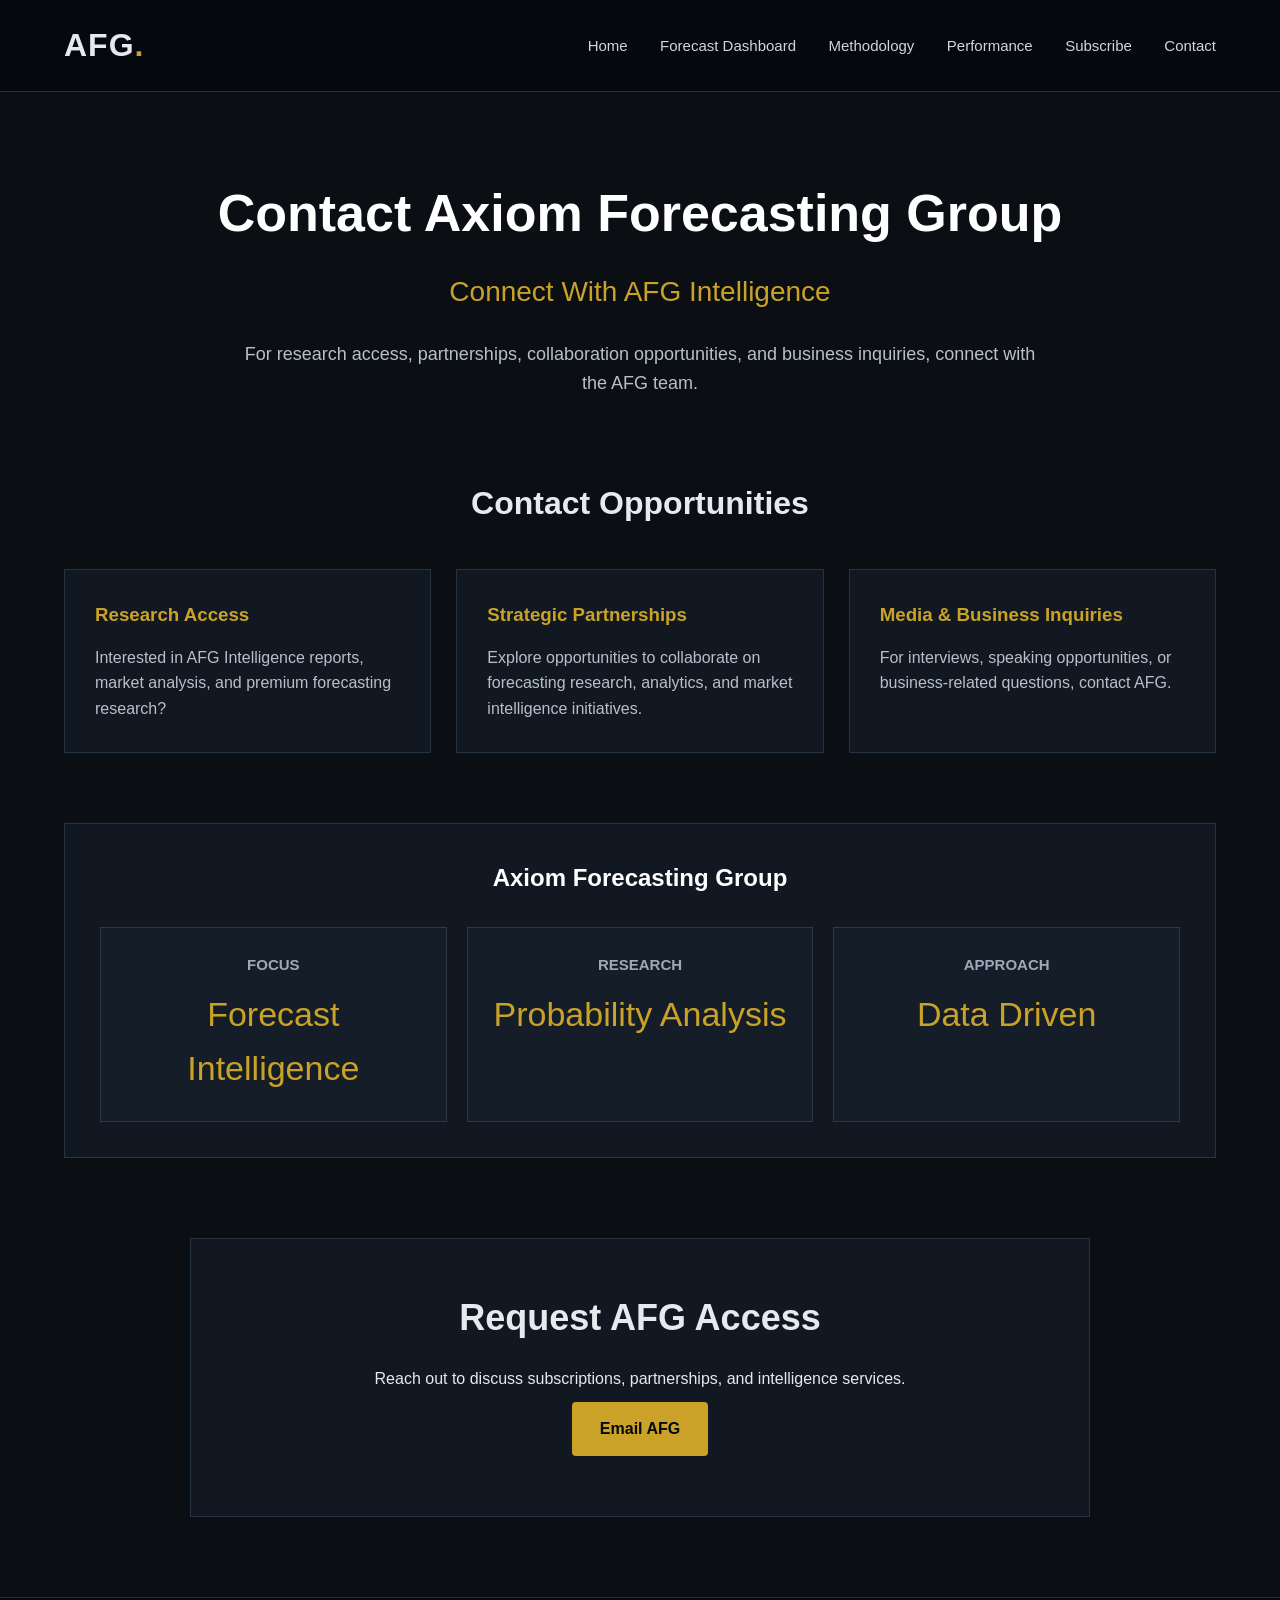
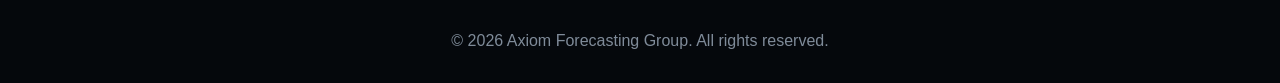
==== contact.html @ e8abfffb "Initial AFG website launch" ====
<!DOCTYPE html>
<html lang="en">

<head>

<meta charset="UTF-8">
<meta name="viewport" content="width=device-width, initial-scale=1.0">

<title>Contact AFG | Axiom Forecasting Group</title>

<link rel="stylesheet" href="css/styles.css">

</head>


<body>


<header>

<div class="nav-container">

<div class="logo">
AFG<span>.</span>
</div>


<nav>

<a href="index.html">Home</a>
<a href="forecast-dashboard.html">Forecast Dashboard</a>
<a href="methodology.html">Methodology</a>
<a href="performance.html">Performance</a>
<a href="subscribe.html">Subscribe</a>
<a href="contact.html">Contact</a>

</nav>

</div>

</header>





<section class="hero">


<h1>
Contact Axiom Forecasting Group
</h1>


<h2>
Connect With AFG Intelligence
</h2>


<p>

For research access, partnerships, collaboration opportunities, and business inquiries, connect with the AFG team.

</p>


</section>








<section class="section">


<h2 class="section-title">
Contact Opportunities
</h2>



<div class="card-grid">





<div class="card">

<h3>
Research Access
</h3>


<p>

Interested in AFG Intelligence reports, market analysis, and premium forecasting research?

</p>


</div>






<div class="card">

<h3>
Strategic Partnerships
</h3>


<p>

Explore opportunities to collaborate on forecasting research, analytics, and market intelligence initiatives.

</p>


</div>






<div class="card">

<h3>
Media & Business Inquiries
</h3>


<p>

For interviews, speaking opportunities, or business-related questions, contact AFG.

</p>


</div>




</div>


</section>









<section class="market-panel">


<h2>
Axiom Forecasting Group
</h2>


<div class="metric-grid">



<div class="metric-card">

<h3>
Focus</h3>

<p>
Forecast Intelligence
</p>

</div>





<div class="metric-card">

<h3>
Research</h3>

<p>
Probability Analysis
</p>

</div>





<div class="metric-card">

<h3>
Approach</h3>

<p>
Data Driven
</p>

</div>



</div>


</section>








<section class="cta">


<h2>
Request AFG Access
</h2>


<p>

Reach out to discuss subscriptions, partnerships, and intelligence services.

</p>


<a href="mailto:contact@axiomforecastinggroup.com" class="button">
Email AFG
</a>


</section>








<footer>

<p>
© 2026 Axiom Forecasting Group. All rights reserved.
</p>

</footer>


</body>

</html>
---- css/styles.css ----
/* =========================================
   AFG Institutional Bloomberg Style Theme
   ========================================= */


* {
    margin: 0;
    padding: 0;
    box-sizing: border-box;
}


body {

    font-family: Arial, Helvetica, sans-serif;
    background: #0b0f14;
    color: #e6e9ed;
    line-height: 1.6;

}



header {

    background: #05080c;
    border-bottom: 1px solid #24303d;
    padding: 20px 0;

}



.nav-container {

    width: 90%;
    max-width: 1200px;
    margin: auto;

    display: flex;
    justify-content: space-between;
    align-items: center;

}



.logo {

    font-size: 32px;
    font-weight: 700;
    letter-spacing: 1px;

}



.logo span {

    color: #c9a227;

}



nav a {

    color: #cfd6df;
    text-decoration: none;
    margin-left: 28px;
    font-size: 15px;

}



nav a:hover {

    color: #c9a227;

}



/* HERO */


.hero {

    width: 90%;
    max-width: 1200px;
    margin: 80px auto;
    text-align: center;

}



.hero h1 {

    font-size: 52px;
    margin-bottom: 15px;
    color: #ffffff;

}



.hero h2 {

    font-size: 28px;
    font-weight: 400;
    color: #c9a227;
    margin-bottom: 25px;

}



.hero p {

    max-width: 800px;
    margin: auto;
    font-size: 18px;
    color: #b7c0ca;

}



.hero-buttons {

    margin-top: 40px;

}



.button {

    display: inline-block;
    background: #c9a227;
    color: #05080c;

    padding: 14px 28px;
    margin: 10px;

    border-radius: 4px;

    text-decoration: none;
    font-weight: 700;

}



.button:hover {

    opacity: .85;

}



/* MARKET PANEL */


.market-panel {

    width: 90%;
    max-width: 1200px;

    margin: 60px auto;

    background: #111821;

    border: 1px solid #263342;

    padding: 35px;

}



.market-panel h2 {

    text-align: center;
    margin-bottom: 30px;

    color: #ffffff;

}



/* METRICS */


.metric-grid {

    display: grid;

    grid-template-columns: repeat(auto-fit, minmax(220px,1fr));

    gap: 20px;

}



.metric-card {

    background: #151e28;

    border: 1px solid #2b3948;

    padding: 25px;

    text-align: center;

}



.metric-card h3 {

    color: #9ca9b8;

    font-size: 15px;

    text-transform: uppercase;

}



.metric-card p {

    font-size: 34px;

    color: #c9a227;

    margin-top: 10px;

}



/* SECTIONS */


.section {

    width: 90%;
    max-width: 1200px;

    margin: 70px auto;

}



.section-title {

    text-align: center;

    font-size: 32px;

    margin-bottom: 40px;

}



/* CARDS */


.card-grid {

    display: grid;

    grid-template-columns: repeat(auto-fit,minmax(250px,1fr));

    gap: 25px;

}



.card {

    background: #111821;

    border: 1px solid #263342;

    padding: 30px;

}



.card h3 {

    color: #c9a227;

    margin-bottom: 15px;

}



.card p {

    color: #b7c0ca;

}



/* CTA */


.cta {

    width: 90%;

    max-width: 900px;

    margin: 80px auto;

    text-align: center;

    background: #111821;

    border: 1px solid #263342;

    padding: 50px;

}



.cta h2 {

    font-size: 36px;

    margin-bottom: 20px;

}



/* FOOTER */


footer {

    background: #05080c;

    border-top: 1px solid #24303d;

    text-align: center;

    padding: 30px;

    color: #7f8b99;

    margin-top: 80px;

}



/* MOBILE */


@media(max-width:800px){


.nav-container {

    flex-direction: column;

}


nav {

    margin-top:20px;

}


nav a {

    display:block;

    margin:12px;

}


.hero h1 {

    font-size:38px;

}


.hero h2 {

    font-size:22px;

}


}
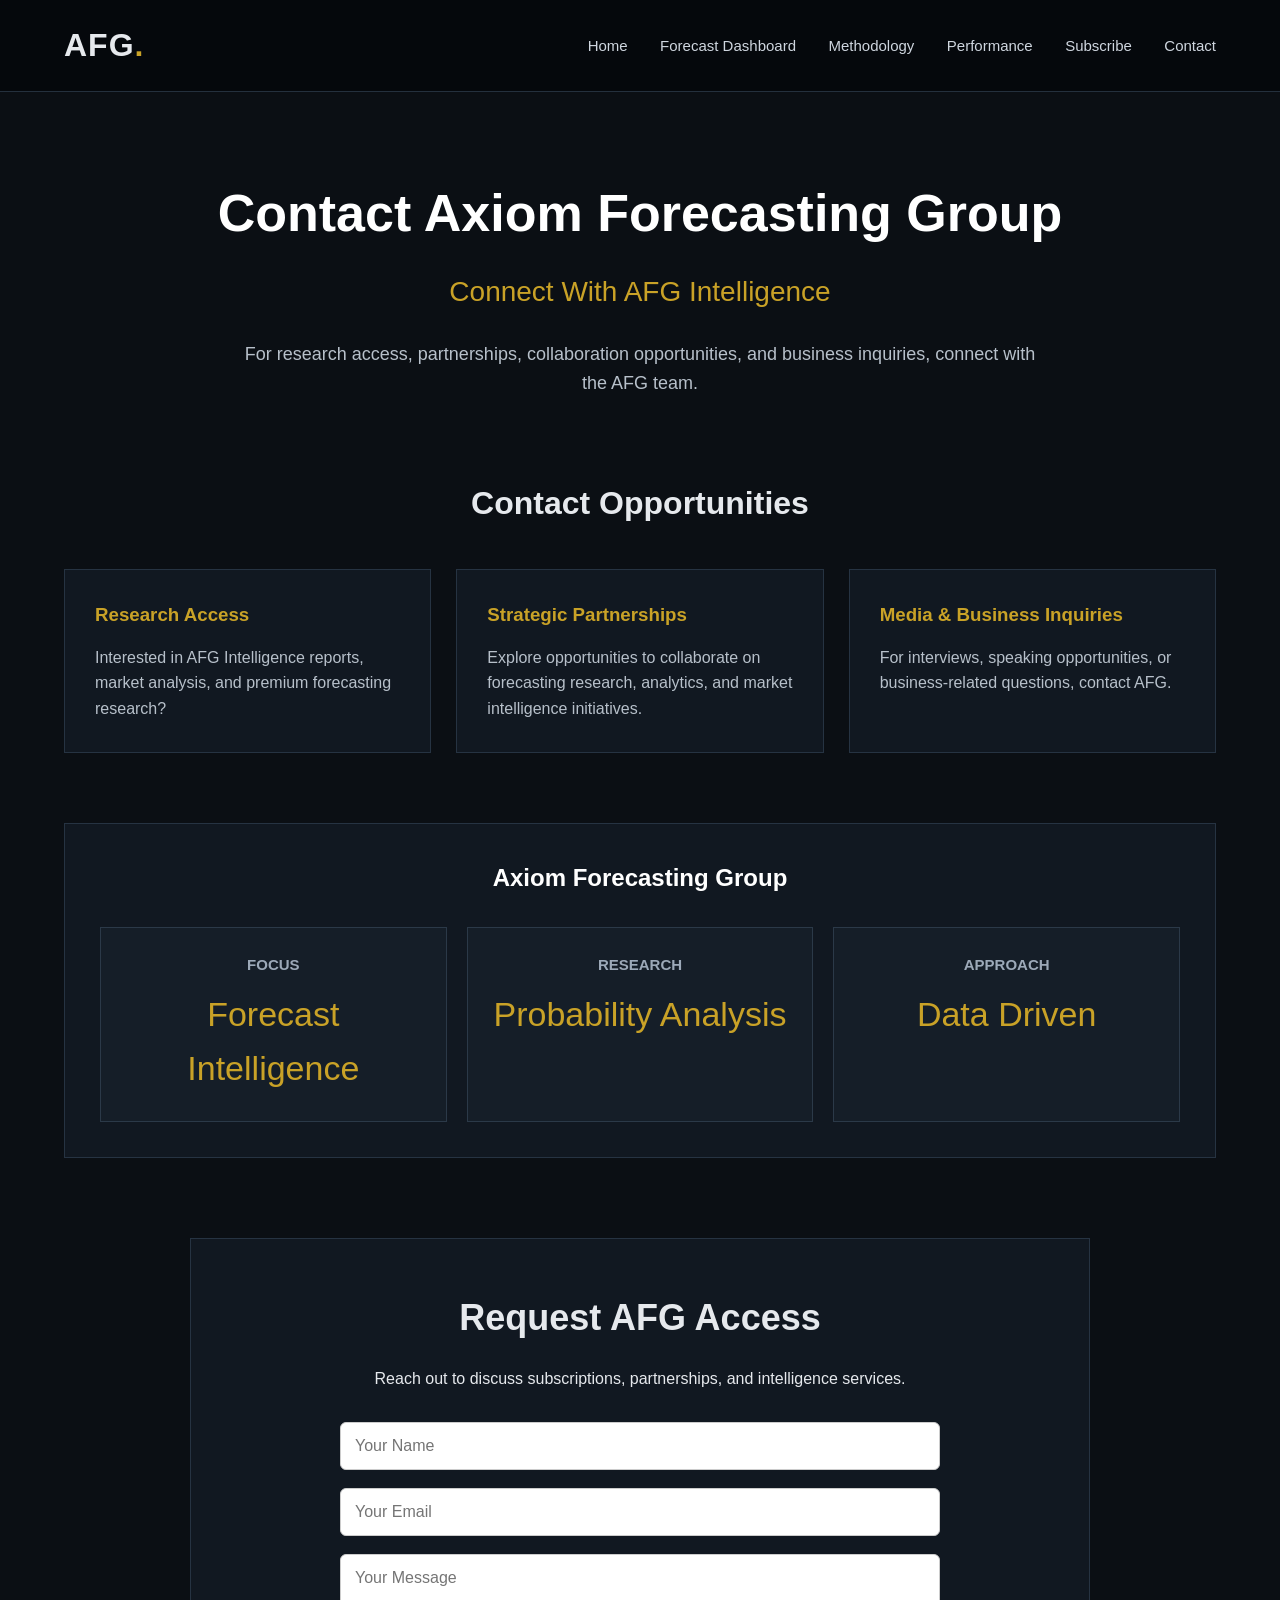
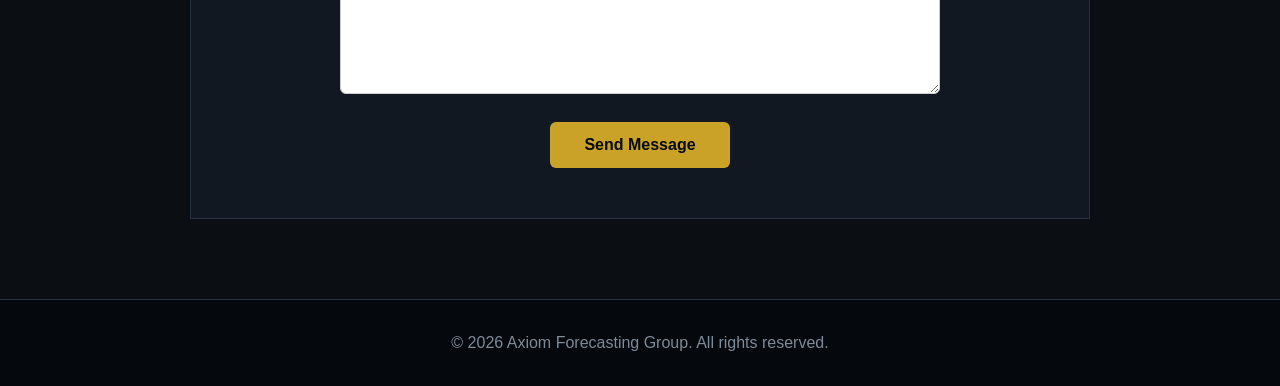
==== commit 5ae0c1d8: "Update navigation and improve contact form" ====
--- a/contact.html
+++ b/contact.html
@@ -1,235 +1,235 @@
-<!DOCTYPE html>
-<html lang="en">
-
-<head>
-
-<meta charset="UTF-8">
-<meta name="viewport" content="width=device-width, initial-scale=1.0">
-
-<title>Contact AFG | Axiom Forecasting Group</title>
-
-<link rel="stylesheet" href="css/styles.css">
-
-</head>
-
-
-<body>
-
-
-<header>
-
-<div class="nav-container">
-
-<div class="logo">
-AFG<span>.</span>
-</div>
-
-
-<nav>
-
-<a href="index.html">Home</a>
-<a href="forecast-dashboard.html">Forecast Dashboard</a>
-<a href="methodology.html">Methodology</a>
-<a href="performance.html">Performance</a>
-<a href="subscribe.html">Subscribe</a>
-<a href="contact.html">Contact</a>
-
-</nav>
-
-</div>
-
-</header>
-
-
-
-
-
-<section class="hero">
-
-
-<h1>
-Contact Axiom Forecasting Group
-</h1>
-
-
-<h2>
-Connect With AFG Intelligence
-</h2>
-
-
-<p>
-
-For research access, partnerships, collaboration opportunities, and business inquiries, connect with the AFG team.
-
-</p>
-
-
-</section>
-
-
-
-
-
-
-
-
-<section class="section">
-
-
-<h2 class="section-title">
-Contact Opportunities
-</h2>
-
-
-
-<div class="card-grid">
-
-
-
-
-
-<div class="card">
-
-<h3>
-Research Access
-</h3>
-
-
-<p>
-
-Interested in AFG Intelligence reports, market analysis, and premium forecasting research?
-
-</p>
-
-
-</div>
-
-
-
-
-
-
-<div class="card">
-
-<h3>
-Strategic Partnerships
-</h3>
-
-
-<p>
-
-Explore opportunities to collaborate on forecasting research, analytics, and market intelligence initiatives.
-
-</p>
-
-
-</div>
-
-
-
-
-
-
-<div class="card">
-
-<h3>
-Media & Business Inquiries
-</h3>
-
-
-<p>
-
-For interviews, speaking opportunities, or business-related questions, contact AFG.
-
-</p>
-
-
-</div>
-
-
-
-
-</div>
-
-
-</section>
-
-
-
-
-
-
-
-
-
-<section class="market-panel">
-
-
-<h2>
-Axiom Forecasting Group
-</h2>
-
-
-<div class="metric-grid">
-
-
-
-<div class="metric-card">
-
-<h3>
-Focus</h3>
-
-<p>
-Forecast Intelligence
-</p>
-
-</div>
-
-
-
-
-
-<div class="metric-card">
-
-<h3>
-Research</h3>
-
-<p>
-Probability Analysis
-</p>
-
-</div>
-
-
-
-
-
-<div class="metric-card">
-
-<h3>
-Approach</h3>
-
-<p>
-Data Driven
-</p>
-
-</div>
-
-
-
-</div>
-
-
-</section>
-
-
-
-
-
-
-
-
-<section class="cta">
+    <!DOCTYPE html>
+    <html lang="en">
+
+    <head>
+
+    <meta charset="UTF-8">
+    <meta name="viewport" content="width=device-width, initial-scale=1.0">
+
+    <title>Contact AFG | Axiom Forecasting Group</title>
+
+    <link rel="stylesheet" href="css/styles.css">
+
+    </head>
+
+
+    <body>
+
+
+    <header>
+
+    <div class="nav-container">
+
+    <div class="logo">
+    AFG<span>.</span>
+    </div>
+
+
+    <nav>
+
+    <a href="index.html">Home</a>
+    <a href="forecast-dashboard.html">Forecast Dashboard</a>
+    <a href="methodology.html">Methodology</a>
+    <a href="performance.html">Performance</a>
+    <a href="subscribe.html">Subscribe</a>
+    <a href="contact.html">Contact</a>
+
+    </nav>
+
+    </div>
+
+    </header>
+
+
+
+
+
+    <section class="hero">
+
+
+    <h1>
+    Contact Axiom Forecasting Group
+    </h1>
+
+
+    <h2>
+    Connect With AFG Intelligence
+    </h2>
+
+
+    <p>
+
+    For research access, partnerships, collaboration opportunities, and business inquiries, connect with the AFG team.
+
+    </p>
+
+
+    </section>
+
+
+
+
+
+
+
+
+    <section class="section">
+
+
+    <h2 class="section-title">
+    Contact Opportunities
+    </h2>
+
+
+
+    <div class="card-grid">
+
+
+
+
+
+    <div class="card">
+
+    <h3>
+    Research Access
+    </h3>
+
+
+    <p>
+
+    Interested in AFG Intelligence reports, market analysis, and premium forecasting research?
+
+    </p>
+
+
+    </div>
+
+
+
+
+
+
+    <div class="card">
+
+    <h3>
+    Strategic Partnerships
+    </h3>
+
+
+    <p>
+
+    Explore opportunities to collaborate on forecasting research, analytics, and market intelligence initiatives.
+
+    </p>
+
+
+    </div>
+
+
+
+
+
+
+    <div class="card">
+
+    <h3>
+    Media & Business Inquiries
+    </h3>
+
+
+    <p>
+
+    For interviews, speaking opportunities, or business-related questions, contact AFG.
+
+    </p>
+
+
+    </div>
+
+
+
+
+    </div>
+
+
+    </section>
+
+
+
+
+
+
+
+
+
+    <section class="market-panel">
+
+
+    <h2>
+    Axiom Forecasting Group
+    </h2>
+
+
+    <div class="metric-grid">
+
+
+
+    <div class="metric-card">
+
+    <h3>
+    Focus</h3>
+
+    <p>
+    Forecast Intelligence
+    </p>
+
+    </div>
+
+
+
+
+
+    <div class="metric-card">
+
+    <h3>
+    Research</h3>
+
+    <p>
+    Probability Analysis
+    </p>
+
+    </div>
+
+
+
+
+
+    <div class="metric-card">
+
+    <h3>
+    Approach</h3>
+
+    <p>
+    Data Driven
+    </p>
+
+    </div>
+
+
+
+    </div>
+
+
+    </section>
+
+
+
+
+
+
+
+
+        <section class="cta">
 
 
 <h2>
@@ -238,15 +238,24 @@
 
 
 <p>
-
 Reach out to discuss subscriptions, partnerships, and intelligence services.
-
 </p>
 
 
-<a href="mailto:contact@axiomforecastinggroup.com" class="button">
-Email AFG
-</a>
+<form action="https://formspree.io/f/mrenorlg" method="POST">
+<input type="hidden" name="_next" value="https://scowlfaceq02.github.io/AFG-Website/contact.html">
+
+<input type="text" name="name" placeholder="Your Name" required>
+
+<input type="email" name="email" placeholder="Your Email" required>
+
+<textarea name="message" placeholder="Your Message" required></textarea>
+
+<button type="submit" class="button">
+Send Message
+</button>
+
+</form>
 
 
 </section>
@@ -256,18 +265,16 @@
 
 
 
-
-
-<footer>
-
-<p>
-© 2026 Axiom Forecasting Group. All rights reserved.
-</p>
-
-</footer>
-
-
-</body>
-
-</html>
-
+    <footer>
+
+    <p>
+    © 2026 Axiom Forecasting Group. All rights reserved.
+    </p>
+
+    </footer>
+
+
+    </body>
+
+    </html>
+
--- a/css/styles.css
+++ b/css/styles.css
@@ -416,3 +416,38 @@
 
 }
 
+/* Contact Form Styling */
+
+.cta form {
+    max-width: 600px;
+    margin: 30px auto 0;
+    display: flex;
+    flex-direction: column;
+    gap: 18px;
+}
+
+.cta input,
+.cta textarea {
+    width: 100%;
+    padding: 14px;
+    border-radius: 6px;
+    border: 1px solid #ccc;
+    font-size: 16px;
+    font-family: inherit;
+    box-sizing: border-box;
+}
+
+.cta textarea {
+    min-height: 140px;
+    resize: vertical;
+}
+
+.cta button {
+    width: 180px;
+    margin: 10px auto 0;
+    padding: 14px 24px;
+    border: none;
+    border-radius: 6px;
+    cursor: pointer;
+    font-size: 16px;
+}
